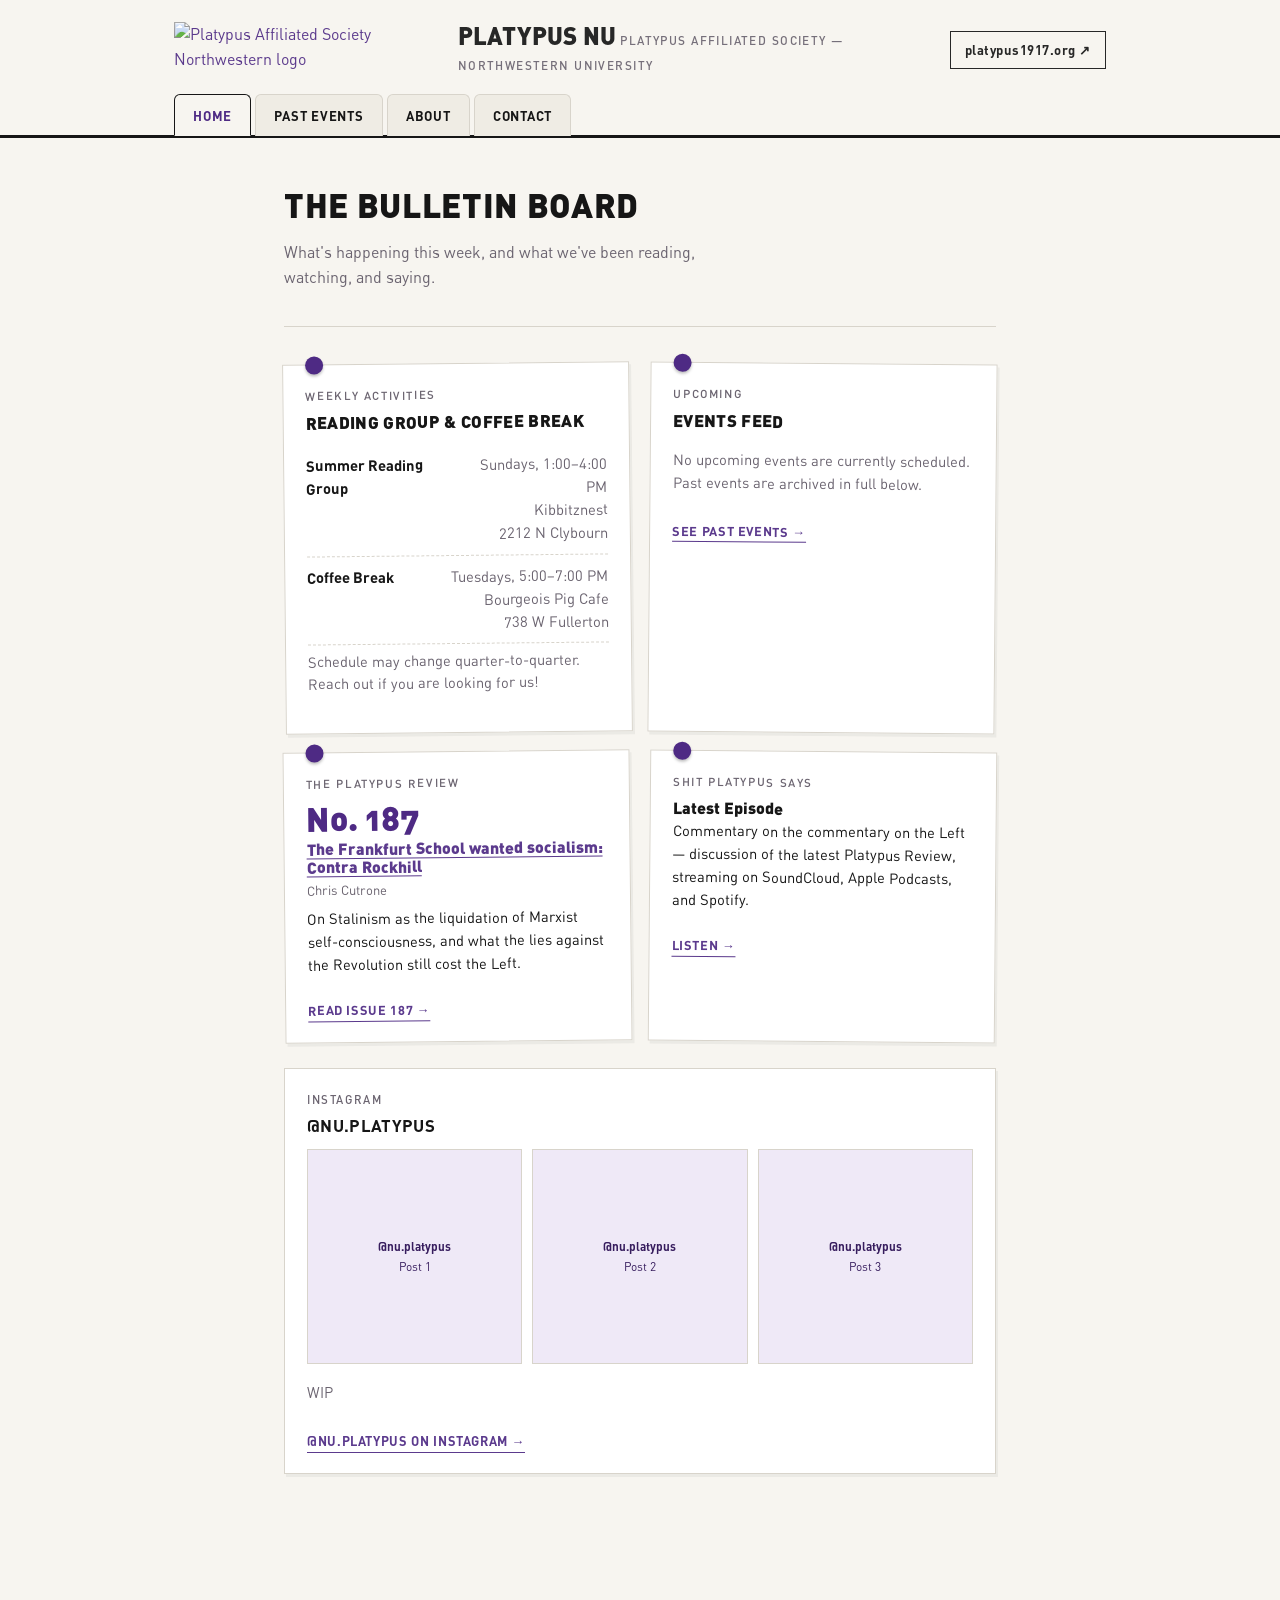
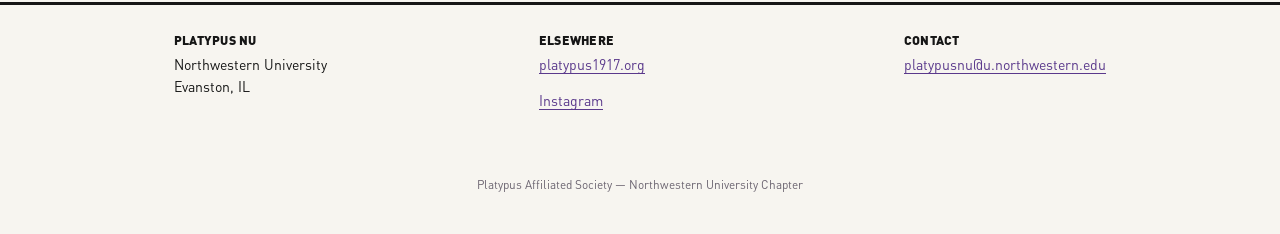
==== index.html @ b372b424 "Update index.html" ====
<!DOCTYPE html>
<html lang="en">
<head>
<meta charset="UTF-8">
<meta name="viewport" content="width=device-width, initial-scale=1">
<title>Platypus Affiliated Society — Northwestern University</title>
<meta name="description" content="The Northwestern University chapter of the Platypus Affiliated Society. Reading groups, public fora, and the history of the Left.">
<link rel="icon" href="assets/img/Platypus-NU-Icon.png">
<link rel="stylesheet" href="assets/style.css">
</head>
<body>
<a class="skip-link" href="#main">Skip to content</a>

<header class="masthead">
  <div class="masthead-top">
    <a class="brand quiet" href="index.html">
      <img src="assets/img/Platypus-NU-Logo-Transparent-High-Res.png" alt="Platypus Affiliated Society Northwestern logo">
      <span class="brand-text">
        <span class="title">PLATYPUS NU</span>
        <span class="subtitle">Platypus Affiliated Society — Northwestern University</span>
      </span>
    </a>
    <a class="main-link" href="https://platypus1917.org" target="_blank" rel="noopener">platypus1917.org &nearr;</a>
  </div>
  <nav class="tabs" aria-label="Site sections">
    <a class="current" href="index.html">Home</a>
    <a href="events.html">Past Events</a>
    <a href="about.html">About</a>
    <a href="contact.html">Contact</a>
  </nav>
</header>

<main id="main">

  <div class="page-head">
    <h1>The Bulletin Board</h1>
    <p class="dek">What's happening this week, and what we've been reading, watching, and saying.</p>
  </div>

  <div class="board">

    <div class="card tilt-l">
      <span class="pin" aria-hidden="true"></span>
      <p class="eyebrow">Weekly Activities</p>
      <h2>Reading Group &amp; Coffee Break</h2>
      <div class="sched-row">
        <span class="what">Summer Reading Group</span>
        <span class="when">Sundays, 1:00–4:00 PM<br>Kibbitznest<br>2212 N Clybourn</span>
      </div>
      <div class="sched-row">
        <span class="what">Coffee Break</span>
        <span class="when">Tuesdays, 5:00–7:00 PM<br>Bourgeois Pig Cafe<br>738 W Fullerton</span>
      </div>
      <p class="empty-note">Schedule may change quarter-to-quarter. Reach out if you are looking for us!</p>
    </div>

    <div class="card tilt-r">
      <span class="pin" aria-hidden="true"></span>
      <p class="eyebrow">Upcoming</p>
      <h2>Events Feed</h2>
      <p class="empty-note">No upcoming events are currently scheduled. Past events are archived in full below.</p>
      <a class="read-more" href="events.html">See past events &rarr;</a>
    </div>

    <div class="card pub-card tilt-l">
      <span class="pin" aria-hidden="true"></span>
      <p class="eyebrow">The Platypus Review</p>
      <div class="pub-issue-num">No. 187</div>
      <h3><a href="https://platypus1917.org/2026/06/01/the-frankfurt-school-wanted-socialism/" target="_blank" rel="noopener">The Frankfurt School wanted socialism: Contra Rockhill</a></h3>
      <p class="byline">Chris Cutrone</p>
      <p class="excerpt">On Stalinism as the liquidation of Marxist self-consciousness, and what the lies against the Revolution still cost the Left.</p>
      <a class="read-more" href="https://platypus1917.org/platypus-review/" target="_blank" rel="noopener">Read Issue 187 &rarr;</a>
    </div>

    <div class="card pub-card tilt-r">
      <span class="pin" aria-hidden="true"></span>
      <p class="eyebrow">Shit Platypus Says</p>
      <h3>Latest Episode</h3>
      <p class="excerpt">Commentary on the commentary on the Left — discussion of the latest <em>Platypus Review</em>, streaming on SoundCloud, Apple Podcasts, and Spotify.</p>
      <a class="read-more" href="https://platypus1917.org/shit-platypus-says/" target="_blank" rel="noopener">Listen &rarr;</a>
    </div>

    <div class="card span-2 ig-strip">
      <p class="eyebrow">Instagram</p>
      <h2><span class="ig-handle">@nu.platypus</span></h2>
      <div class="ig-grid">
        <div class="ig-tile"><span><span class="tag">@nu.platypus</span>Post 1</span></div>
        <div class="ig-tile"><span><span class="tag">@nu.platypus</span>Post 2</span></div>
        <div class="ig-tile"><span><span class="tag">@nu.platypus</span>Post 3</span></div>
      </div>
      <p class="empty-note" style="margin-top:12px;">WIP</p>
      <a class="read-more" href="https://instagram.com/nu.platypus" target="_blank" rel="noopener">@nu.platypus on Instagram &rarr;</a>
    </div>

  </div>

</main>

<footer>
  <div class="footer-inner">
    <div class="col">
      <h4>Platypus NU</h4>
      <p>Northwestern University<br>Evanston, IL</p>
    </div>
    <div class="col">
      <h4>Elsewhere</h4>
      <p><a href="https://platypus1917.org" target="_blank" rel="noopener">platypus1917.org</a></p>
      <p><a href="https://instagram.com/nu.platypus" target="_blank" rel="noopener">Instagram</a></p>
    </div>
    <div class="col">
      <h4>Contact</h4>
      <p><a href="mailto:platypusnu@u.northwestern.edu">platypusnu@u.northwestern.edu</a></p>
    </div>
  </div>
  <p class="footer-bottom">Platypus Affiliated Society — Northwestern University Chapter</p>
</footer>

</body>
</html>
---- assets/style.css ----
/* ===========================================================
   Platypus Affiliated Society — Northwestern Chapter
   =========================================================== */

@font-face {
  font-family: "DIN";
  src: url("fonts/DIN-Light.otf") format("opentype");
  font-weight: 300;
  font-style: normal;
}
@font-face {
  font-family: "DIN";
  src: url("fonts/DIN-Regular.otf") format("opentype");
  font-weight: 400;
  font-style: normal;
}
@font-face {
  font-family: "DIN";
  src: url("fonts/DIN-RegularAlternate.otf") format("opentype");
  font-weight: 400;
  font-style: italic;
}
@font-face {
  font-family: "DIN";
  src: url("fonts/DIN-Medium.otf") format("opentype");
  font-weight: 500;
  font-style: normal;
}
@font-face {
  font-family: "DIN";
  src: url("fonts/DIN-Bold.otf") format("opentype");
  font-weight: 700;
  font-style: normal;
}
@font-face {
  font-family: "DIN";
  src: url("fonts/DIN-Black.otf") format("opentype");
  font-weight: 900;
  font-style: normal;
}
@font-face {
  font-family: "DIN Alt";
  src: url("fonts/DIN-BlackAlternate.otf") format("opentype");
  font-weight: 900;
  font-style: normal;
}

:root {
  --paper: #f7f5f0;
  --paper-dim: #efece4;
  --ink: #161616;
  --purple: #4e2a84;
  --purple-deep: #371d5e;
  --purple-tint: #efe9f7;
  --rule: #d8d4cb;
  --muted: #6b6470;
  --stamp-red: #9c2b2b;
  --maxw: 760px;
}

* { box-sizing: border-box; }

html {
  scroll-behavior: smooth;
}

body {
  margin: 0;
  background: var(--paper);
  color: var(--ink);
  font-family: "DIN", Arial, sans-serif;
  font-weight: 400;
  font-size: 16px;
  line-height: 1.55;
  -webkit-font-smoothing: antialiased;
}

a {
  color: var(--purple);
  text-decoration: none;
  border-bottom: 1px solid currentColor;
  opacity: 0.92;
}
a:hover { opacity: 1; }
a.quiet { border-bottom: none; }

h1, h2, h3, h4 {
  font-family: "DIN", Arial, sans-serif;
  font-weight: 900;
  text-transform: uppercase;
  letter-spacing: 0.02em;
  margin: 0 0 0.5em;
  line-height: 1.1;
}

p { margin: 0 0 1em; }

.eyebrow {
  font-weight: 500;
  text-transform: uppercase;
  letter-spacing: 0.14em;
  font-size: 0.72rem;
  color: var(--muted);
}

/* ---------- Skip link ---------- */
.skip-link {
  position: absolute;
  left: -999px;
  top: 0;
  background: var(--purple);
  color: #fff;
  padding: 10px 16px;
  z-index: 999;
}
.skip-link:focus {
  left: 12px;
  top: 12px;
}

:focus-visible {
  outline: 3px solid var(--purple);
  outline-offset: 2px;
}

/* ---------- Masthead ---------- */
.masthead {
  border-bottom: 3px solid var(--ink);
  background: var(--paper);
}

.masthead-top {
  max-width: 980px;
  margin: 0 auto;
  display: flex;
  align-items: center;
  justify-content: space-between;
  gap: 20px;
  padding: 22px 24px 16px;
}

.brand {
  display: flex;
  align-items: center;
  gap: 16px;
  border-bottom: none;
}

.brand img {
  height: 56px;
  width: auto;
  display: block;
}

.brand-text .title {
  font-family: "DIN Alt", "DIN", Arial, sans-serif;
  font-weight: 900;
  font-size: 1.5rem;
  letter-spacing: 0.01em;
  line-height: 1;
  color: var(--ink);
}

.brand-text .subtitle {
  margin-top: 4px;
  font-size: 0.74rem;
  letter-spacing: 0.12em;
  text-transform: uppercase;
  color: var(--muted);
  font-weight: 500;
}

.main-link {
  font-size: 0.82rem;
  font-weight: 700;
  letter-spacing: 0.04em;
  white-space: nowrap;
  border: 1.5px solid var(--ink);
  padding: 8px 14px;
  border-bottom: 1.5px solid var(--ink);
  color: var(--ink);
  transition: background 0.15s, color 0.15s;
}
.main-link:hover {
  background: var(--ink);
  color: var(--paper);
}

/* tab nav styled like index-card tabs */
nav.tabs {
  max-width: 980px;
  margin: 0 auto;
  display: flex;
  flex-wrap: wrap;
  gap: 0;
  padding: 0 24px;
}

nav.tabs a {
  border-bottom: none;
  font-weight: 700;
  text-transform: uppercase;
  letter-spacing: 0.06em;
  font-size: 0.82rem;
  padding: 11px 18px 9px;
  color: var(--ink);
  border: 1px solid var(--rule);
  border-bottom: none;
  border-radius: 6px 6px 0 0;
  background: var(--paper-dim);
  margin-bottom: -1px;
  margin-right: 4px;
  opacity: 1;
}

nav.tabs a.current {
  background: var(--paper);
  border-color: var(--ink);
  border-bottom: 1px solid var(--paper);
  color: var(--purple);
}

nav.tabs a:hover:not(.current) {
  background: #fff;
}

/* ---------- Layout shell ---------- */
main {
  max-width: var(--maxw);
  margin: 0 auto;
  padding: 48px 24px 80px;
}

.wide main { max-width: 880px; }

footer {
  border-top: 3px solid var(--ink);
  margin-top: 40px;
}

.footer-inner {
  max-width: 980px;
  margin: 0 auto;
  padding: 28px 24px 36px;
  display: flex;
  flex-wrap: wrap;
  gap: 24px;
  justify-content: space-between;
  align-items: flex-start;
}

.footer-inner .col {
  min-width: 200px;
}

.footer-inner h4 {
  font-size: 0.78rem;
  margin-bottom: 0.6em;
}

.footer-inner p, .footer-inner a {
  font-size: 0.88rem;
}

.footer-bottom {
  text-align: center;
  font-size: 0.74rem;
  color: var(--muted);
  padding: 14px 0 28px;
}

/* ---------- Page header block ---------- */
.page-head {
  margin-bottom: 36px;
  border-bottom: 1px solid var(--rule);
  padding-bottom: 20px;
}

.page-head h1 {
  font-size: 2.1rem;
}

.page-head .dek {
  color: var(--muted);
  font-size: 1rem;
  max-width: 60ch;
}

/* ---------- Bulletin board (landing page) ---------- */
.board {
  display: grid;
  grid-template-columns: 1fr 1fr;
  gap: 18px;
  margin-bottom: 8px;
}

.board .card.span-2 { grid-column: 1 / -1; }

.card {
  position: relative;
  background: #fff;
  border: 1px solid var(--rule);
  padding: 22px 22px 20px;
  box-shadow: 2px 3px 0 rgba(22,22,22,0.05);
}

.card .eyebrow { margin-bottom: 8px; }

.card h2 {
  font-size: 1.05rem;
  margin-bottom: 14px;
}

.pin {
  position: absolute;
  top: -9px;
  left: 22px;
  width: 18px;
  height: 18px;
  border-radius: 50%;
  background: var(--purple);
  box-shadow: 0 2px 3px rgba(0,0,0,0.25);
}

.card.tilt-l { transform: rotate(-0.6deg); }
.card.tilt-r { transform: rotate(0.5deg); }

/* schedule card */
.sched-row {
  display: flex;
  justify-content: space-between;
  gap: 12px;
  padding: 9px 0;
  border-bottom: 1px dashed var(--rule);
  font-size: 0.93rem;
}
.sched-row:last-child { border-bottom: none; }
.sched-row .what { font-weight: 700; }
.sched-row .when { color: var(--muted); text-align: right; }

/* events feed (mini, on landing) */
.event-mini {
  padding: 10px 0;
  border-bottom: 1px solid var(--rule);
}
.event-mini:last-child { border-bottom: none; }
.event-mini .date-tag {
  display: inline-block;
  font-size: 0.7rem;
  font-weight: 700;
  letter-spacing: 0.06em;
  text-transform: uppercase;
  color: var(--purple);
  margin-bottom: 3px;
}
.event-mini .name { font-weight: 700; font-size: 0.97rem; }
.event-mini .meta { color: var(--muted); font-size: 0.84rem; }

.empty-note {
  color: var(--muted);
  font-style: italic;
  font-size: 0.92rem;
  padding: 6px 0 2px;
}

/* publication card */
.pub-issue-num {
  font-family: "DIN Alt", "DIN", Arial, sans-serif;
  font-weight: 900;
  font-size: 2.1rem;
  color: var(--purple);
  line-height: 1;
}
.pub-card h3 {
  font-size: 1rem;
  text-transform: none;
  letter-spacing: normal;
  margin: 6px 0 4px;
}
.pub-card .byline {
  font-size: 0.82rem;
  color: var(--muted);
  margin-bottom: 8px;
}
.pub-card .excerpt {
  font-size: 0.92rem;
  color: var(--ink);
}
.read-more {
  display: inline-block;
  margin-top: 10px;
  font-size: 0.8rem;
  font-weight: 700;
  text-transform: uppercase;
  letter-spacing: 0.05em;
}

/* instagram feed */
.ig-strip {
  margin-top: 8px;
}
.ig-handle {
  font-weight: 700;
}
.ig-grid {
  display: grid;
  grid-template-columns: repeat(3, 1fr);
  gap: 10px;
  margin-top: 12px;
}
.ig-tile {
  aspect-ratio: 1 / 1;
  background: var(--purple-tint);
  border: 1px solid var(--rule);
  display: flex;
  align-items: center;
  justify-content: center;
  padding: 10px;
  text-align: center;
  font-size: 0.74rem;
  color: var(--purple-deep);
  line-height: 1.3;
}
.ig-tile .tag {
  font-weight: 700;
  display: block;
  margin-bottom: 4px;
}

/* ---------- Past events feed ---------- */
.events-feed {
  border-top: 1px solid var(--rule);
}

.event-row {
  display: grid;
  grid-template-columns: 132px 1fr;
  gap: 18px;
  padding: 18px 0;
  border-bottom: 1px solid var(--rule);
}

.event-row .date-col {
  font-size: 0.82rem;
  color: var(--muted);
  font-weight: 500;
  padding-top: 2px;
}

.event-row .date-col .year {
  display: block;
  font-family: "DIN Alt", "DIN", Arial, sans-serif;
  font-weight: 900;
  font-size: 1.5rem;
  color: var(--ink);
  line-height: 1;
  margin-bottom: 2px;
}

.event-row h3 {
  font-size: 1.02rem;
  text-transform: none;
  letter-spacing: normal;
  font-weight: 700;
  margin-bottom: 4px;
}

.event-row .tagline {
  font-size: 0.8rem;
  text-transform: uppercase;
  letter-spacing: 0.05em;
  color: var(--purple);
  font-weight: 700;
  margin-bottom: 4px;
}

.event-row .extra-link {
  font-size: 0.86rem;
  display: block;
  margin-top: 4px;
}

.filter-bar {
  display: flex;
  flex-wrap: wrap;
  gap: 8px;
  margin-bottom: 28px;
}

.filter-bar button {
  font-family: inherit;
  font-size: 0.78rem;
  font-weight: 700;
  text-transform: uppercase;
  letter-spacing: 0.05em;
  padding: 7px 13px;
  background: var(--paper-dim);
  border: 1px solid var(--rule);
  color: var(--ink);
  cursor: pointer;
}

.filter-bar button.active {
  background: var(--purple);
  color: #fff;
  border-color: var(--purple);
}

.search-box {
  margin-bottom: 22px;
}
.search-box input {
  width: 100%;
  font-family: inherit;
  font-size: 0.95rem;
  padding: 11px 14px;
  border: 1px solid var(--ink);
  background: #fff;
}

/* ---------- About page ---------- */
.blurb {
  font-size: 1.18rem;
  line-height: 1.6;
  font-weight: 400;
  border-left: 3px solid var(--purple);
  padding-left: 20px;
  margin: 0 0 36px;
  color: var(--ink);
}

.doc-list {
  list-style: none;
  padding: 0;
  margin: 0;
}

.doc-list li {
  border-bottom: 1px solid var(--rule);
  padding: 14px 0;
}

.doc-list li:first-child { border-top: 1px solid var(--rule); }

.doc-list a {
  font-weight: 700;
  font-size: 1.02rem;
}

/* ---------- Contact page ---------- */
.contact-grid {
  display: grid;
  gap: 16px;
}

.contact-card {
  background: #fff;
  border: 1px solid var(--rule);
  padding: 20px 22px;
  display: flex;
  align-items: center;
  gap: 16px;
}

.contact-card .glyph {
  font-family: "DIN Alt", "DIN", Arial, sans-serif;
  font-weight: 900;
  font-size: 1.3rem;
  color: var(--purple);
  width: 40px;
  text-align: center;
  flex: none;
}

.contact-card .label {
  font-size: 0.74rem;
  text-transform: uppercase;
  letter-spacing: 0.1em;
  color: var(--muted);
  margin-bottom: 2px;
}

.contact-card a {
  font-size: 1.02rem;
  font-weight: 700;
}

/* ---------- Buttons / misc ---------- */
.btn-primary {
  display: inline-block;
  background: var(--purple);
  color: #fff;
  font-weight: 700;
  text-transform: uppercase;
  letter-spacing: 0.05em;
  font-size: 0.84rem;
  padding: 12px 22px;
  border: none;
  border-bottom: none;
}
.btn-primary:hover { background: var(--purple-deep); }

.section-gap { margin-top: 52px; }

hr.rule {
  border: none;
  border-top: 1px solid var(--rule);
  margin: 40px 0;
}

/* ---------- Responsive ---------- */
@media (max-width: 640px) {
  .board { grid-template-columns: 1fr; }
  .masthead-top { flex-direction: column; align-items: flex-start; gap: 14px; }
  .event-row { grid-template-columns: 1fr; gap: 4px; }
  .event-row .date-col { display: flex; align-items: baseline; gap: 8px; }
  .ig-grid { grid-template-columns: repeat(3, 1fr); }
}

@media (prefers-reduced-motion: reduce) {
  * { scroll-behavior: auto !important; transition: none !important; }
}
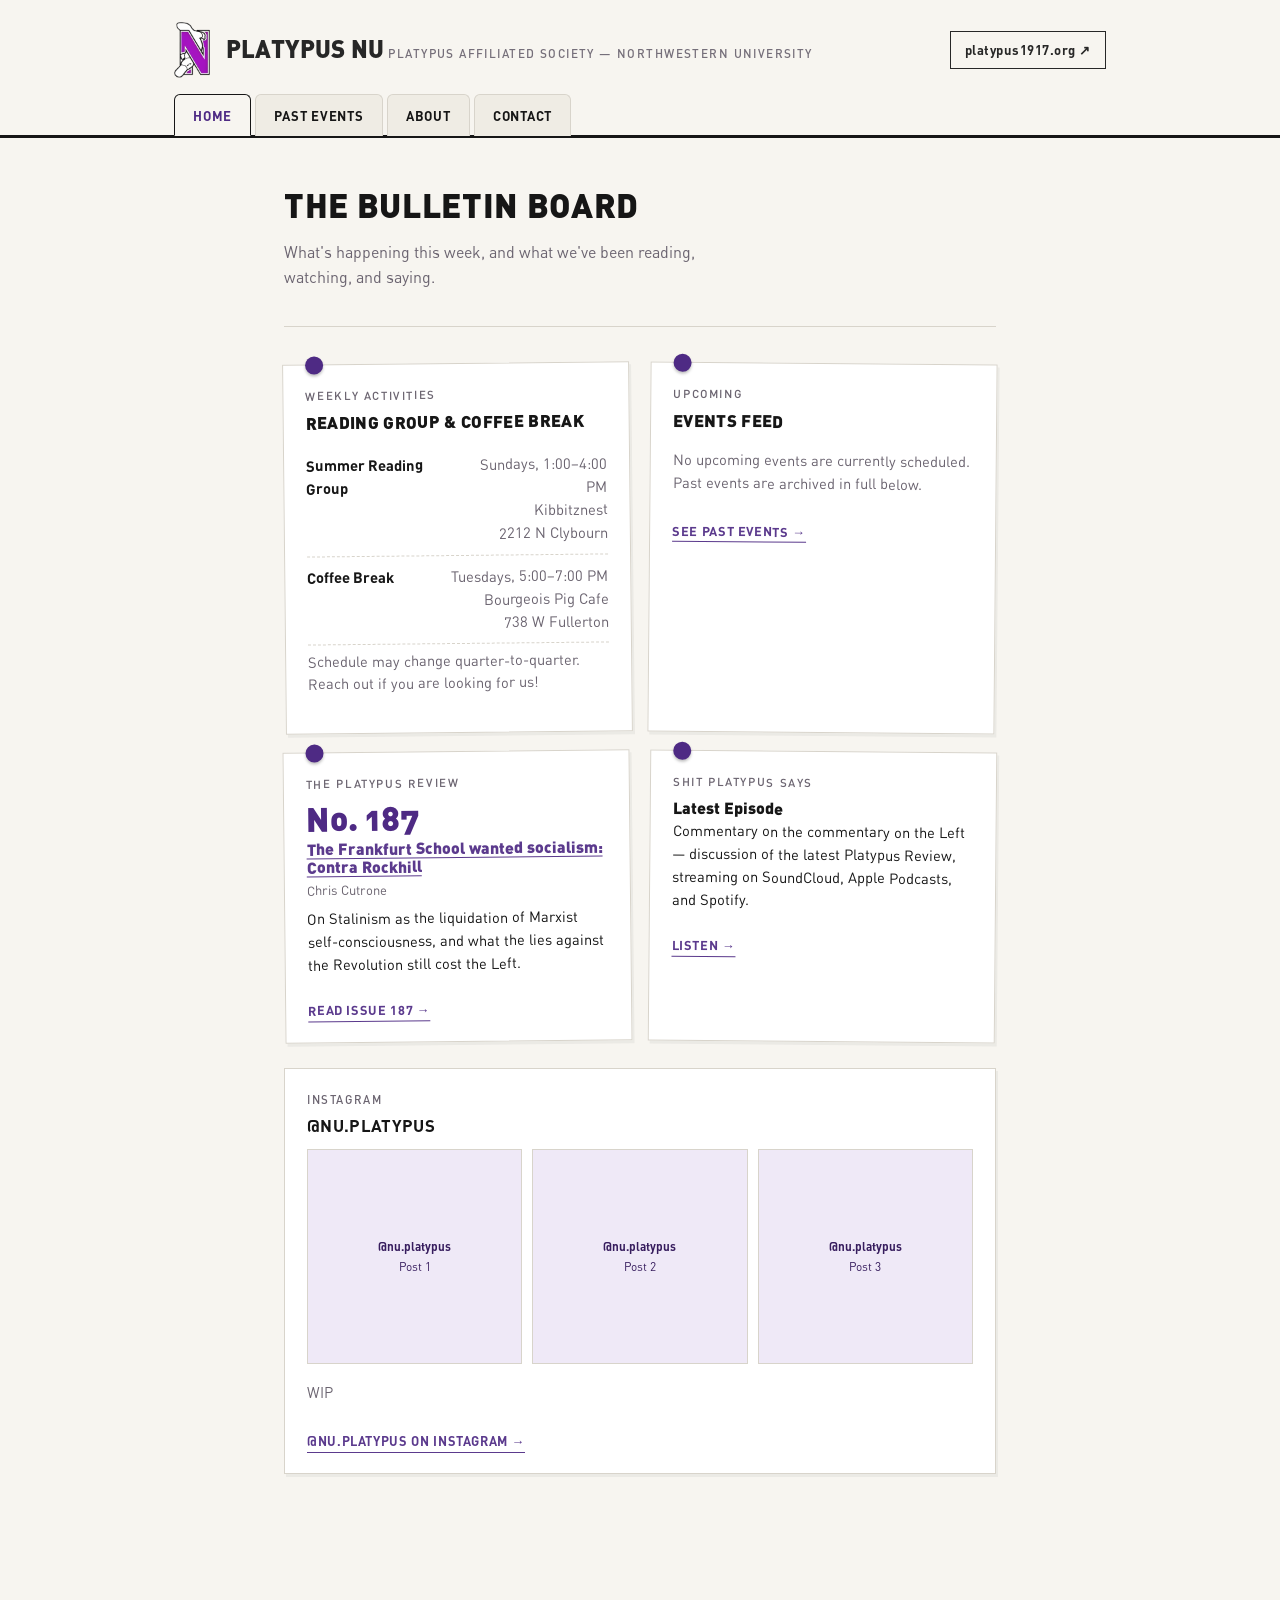
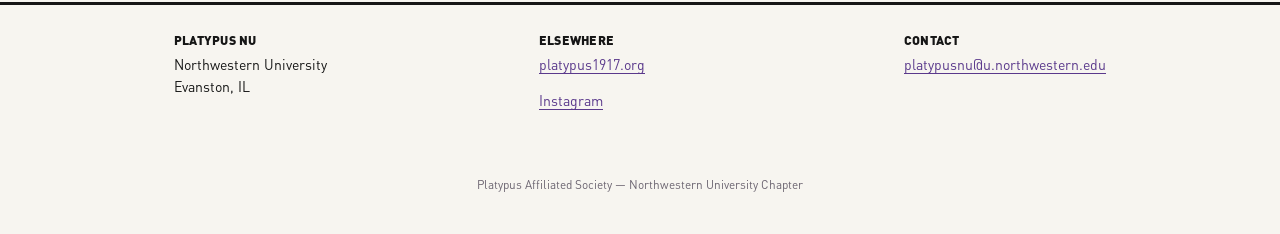
==== commit 378f1f20: "Update index.html" ====
--- a/index.html
+++ b/index.html
@@ -5,7 +5,7 @@
 <meta name="viewport" content="width=device-width, initial-scale=1">
 <title>Platypus Affiliated Society — Northwestern University</title>
 <meta name="description" content="The Northwestern University chapter of the Platypus Affiliated Society. Reading groups, public fora, and the history of the Left.">
-<link rel="icon" href="assets/img/Platypus-NU-Icon.png">
+<link rel="icon" href="assets/img/favicon.ico">
 <link rel="stylesheet" href="assets/style.css">
 </head>
 <body>
@@ -14,7 +14,7 @@
 <header class="masthead">
   <div class="masthead-top">
     <a class="brand quiet" href="index.html">
-      <img src="assets/img/Platypus-NU-Logo-Transparent-High-Res.png" alt="Platypus Affiliated Society Northwestern logo">
+      <img src="assets/img/PlatypusNU-Logo-Transparent-High-Res.png" alt="Platypus Affiliated Society Northwestern logo">
       <span class="brand-text">
         <span class="title">PLATYPUS NU</span>
         <span class="subtitle">Platypus Affiliated Society — Northwestern University</span>
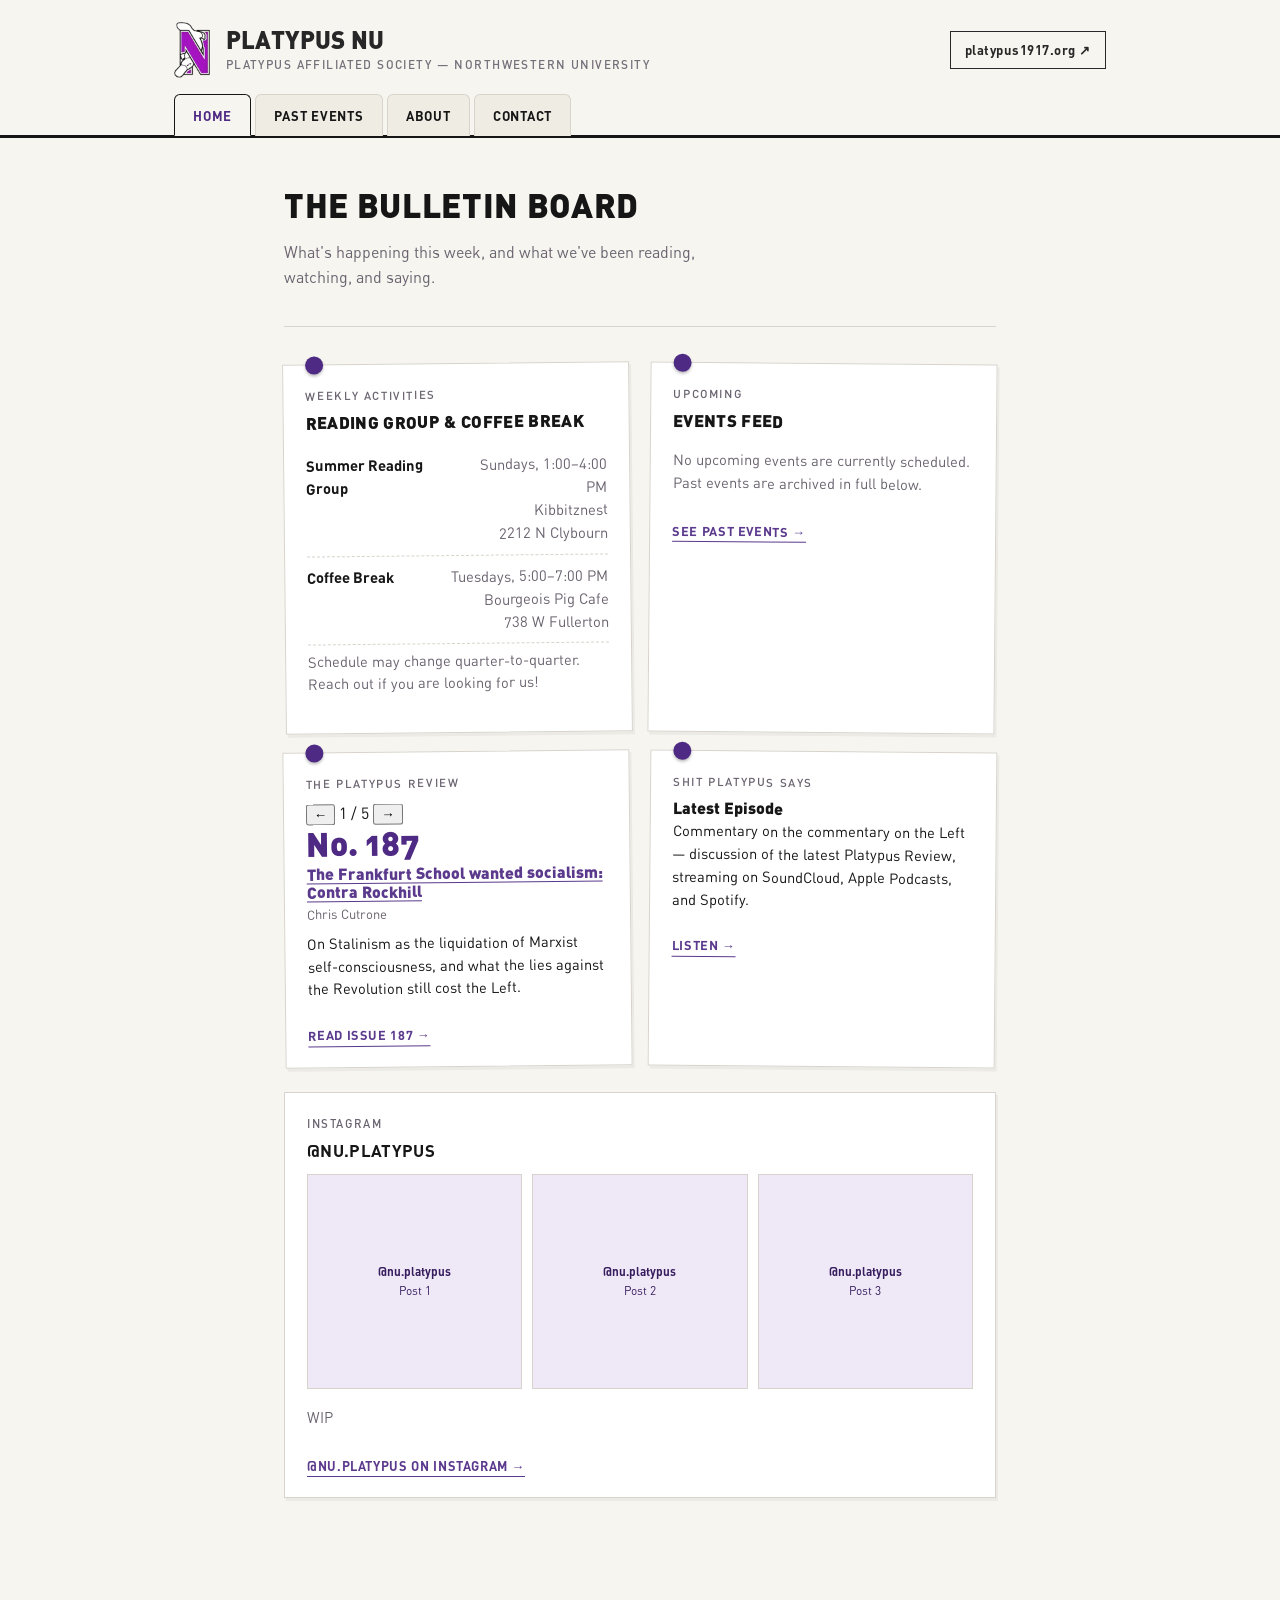
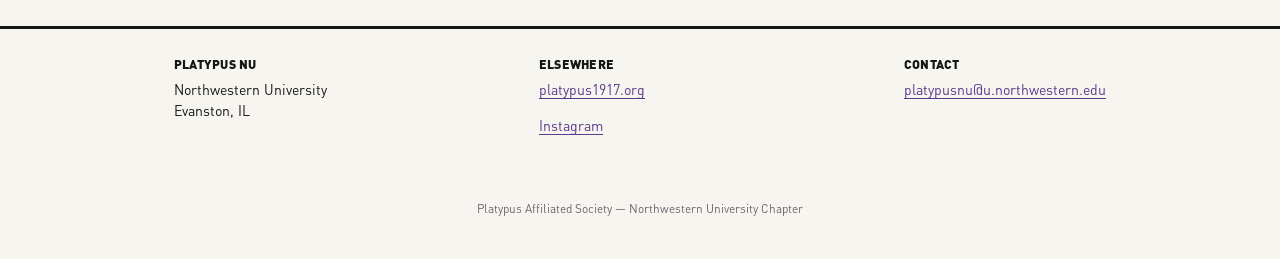
==== commit 567d32b2: "Update index.html" ====
--- a/index.html
+++ b/index.html
@@ -62,13 +62,20 @@
       <a class="read-more" href="events.html">See past events &rarr;</a>
     </div>
 
-    <div class="card pub-card tilt-l">
+    <div class="card pub-card tilt-l" id="review-card">
       <span class="pin" aria-hidden="true"></span>
-      <p class="eyebrow">The Platypus Review</p>
+      <div class="pub-card-head">
+        <p class="eyebrow">The Platypus Review</p>
+        <div class="pub-nav">
+          <button type="button" id="review-prev" aria-label="Previous article">&larr;</button>
+          <span id="review-counter" class="pub-counter">1 / 5</span>
+          <button type="button" id="review-next" aria-label="Next article">&rarr;</button>
+        </div>
+      </div>
       <div class="pub-issue-num">No. 187</div>
-      <h3><a href="https://platypus1917.org/2026/06/01/the-frankfurt-school-wanted-socialism/" target="_blank" rel="noopener">The Frankfurt School wanted socialism: Contra Rockhill</a></h3>
-      <p class="byline">Chris Cutrone</p>
-      <p class="excerpt">On Stalinism as the liquidation of Marxist self-consciousness, and what the lies against the Revolution still cost the Left.</p>
+      <div id="review-slide">
+        <!-- filled by JS -->
+      </div>
       <a class="read-more" href="https://platypus1917.org/platypus-review/" target="_blank" rel="noopener">Read Issue 187 &rarr;</a>
     </div>
 
@@ -115,5 +122,69 @@
   <p class="footer-bottom">Platypus Affiliated Society — Northwestern University Chapter</p>
 </footer>
 
+<script>
+(function () {
+  var articles = [
+    {
+      title: "The Frankfurt School wanted socialism: Contra Rockhill",
+      byline: "Chris Cutrone",
+      excerpt: "On Stalinism as the liquidation of Marxist self-consciousness, and what the lies against the Revolution still cost the Left.",
+      url: "https://platypus1917.org/2026/06/01/the-frankfurt-school-wanted-socialism/"
+    },
+    {
+      title: "On David Harvey's The Condition of Postmodernity",
+      byline: "Andreas Wintersperger, Kathrin D",
+      excerpt: "What is the reality of the past in the present, behind society's deformed attempts to recognize how it has changed?",
+      url: "https://platypus1917.org/2026/06/01/on-the-condition-of-postmodernity/"
+    },
+    {
+      title: "The revolution next time: Wiser and on firmer ground",
+      byline: "David McMullen",
+      excerpt: "The reversion to capitalism by the socialist camp revealed that production relations had never fundamentally changed.",
+      url: "https://platypus1917.org/2026/06/01/the-revolution-next-time/"
+    },
+    {
+      title: "\u201CA state of crisis and a century of revolutions\u201D: The legacy of the French Revolution",
+      byline: "Dominique Pagani",
+      excerpt: "Nearly two and a half centuries on, does the present still have something to learn from the French Revolution?",
+      url: "https://platypus1917.org/2026/06/01/a-state-of-crisis-and-a-century-of-revolutions/"
+    },
+    {
+      title: "The transgender issue",
+      byline: "George Fish",
+      excerpt: "A critical look at how both the Right and the transgender-affirming Left have weaponized the issue.",
+      url: "https://platypus1917.org/2026/06/01/the-transgender-issue/"
+    }
+  ];
+
+  var idx = 0;
+  var slide = document.getElementById('review-slide');
+  var counter = document.getElementById('review-counter');
+  var prevBtn = document.getElementById('review-prev');
+  var nextBtn = document.getElementById('review-next');
+
+  function render() {
+    var a = articles[idx];
+    slide.innerHTML =
+      '<h3><a href="' + a.url + '" target="_blank" rel="noopener">' + a.title + '</a></h3>' +
+      '<p class="byline">' + a.byline + '</p>' +
+      '<p class="excerpt">' + a.excerpt + '</p>';
+    counter.textContent = (idx + 1) + ' / ' + articles.length;
+  }
+
+  prevBtn.addEventListener('click', function () {
+    idx = (idx - 1 + articles.length) % articles.length;
+    render();
+  });
+
+  nextBtn.addEventListener('click', function () {
+    idx = (idx + 1) % articles.length;
+    render();
+  });
+
+  render();
+})();
+</script>
+  
 </body>
 </html>
--- a/assets/style.css
+++ b/assets/style.css
@@ -152,6 +152,11 @@
   display: block;
 }
 
+.brand-text {
+  display: flex;
+  flex-direction: column;
+}
+
 .brand-text .title {
   font-family: "DIN Alt", "DIN", Arial, sans-serif;
   font-weight: 900;
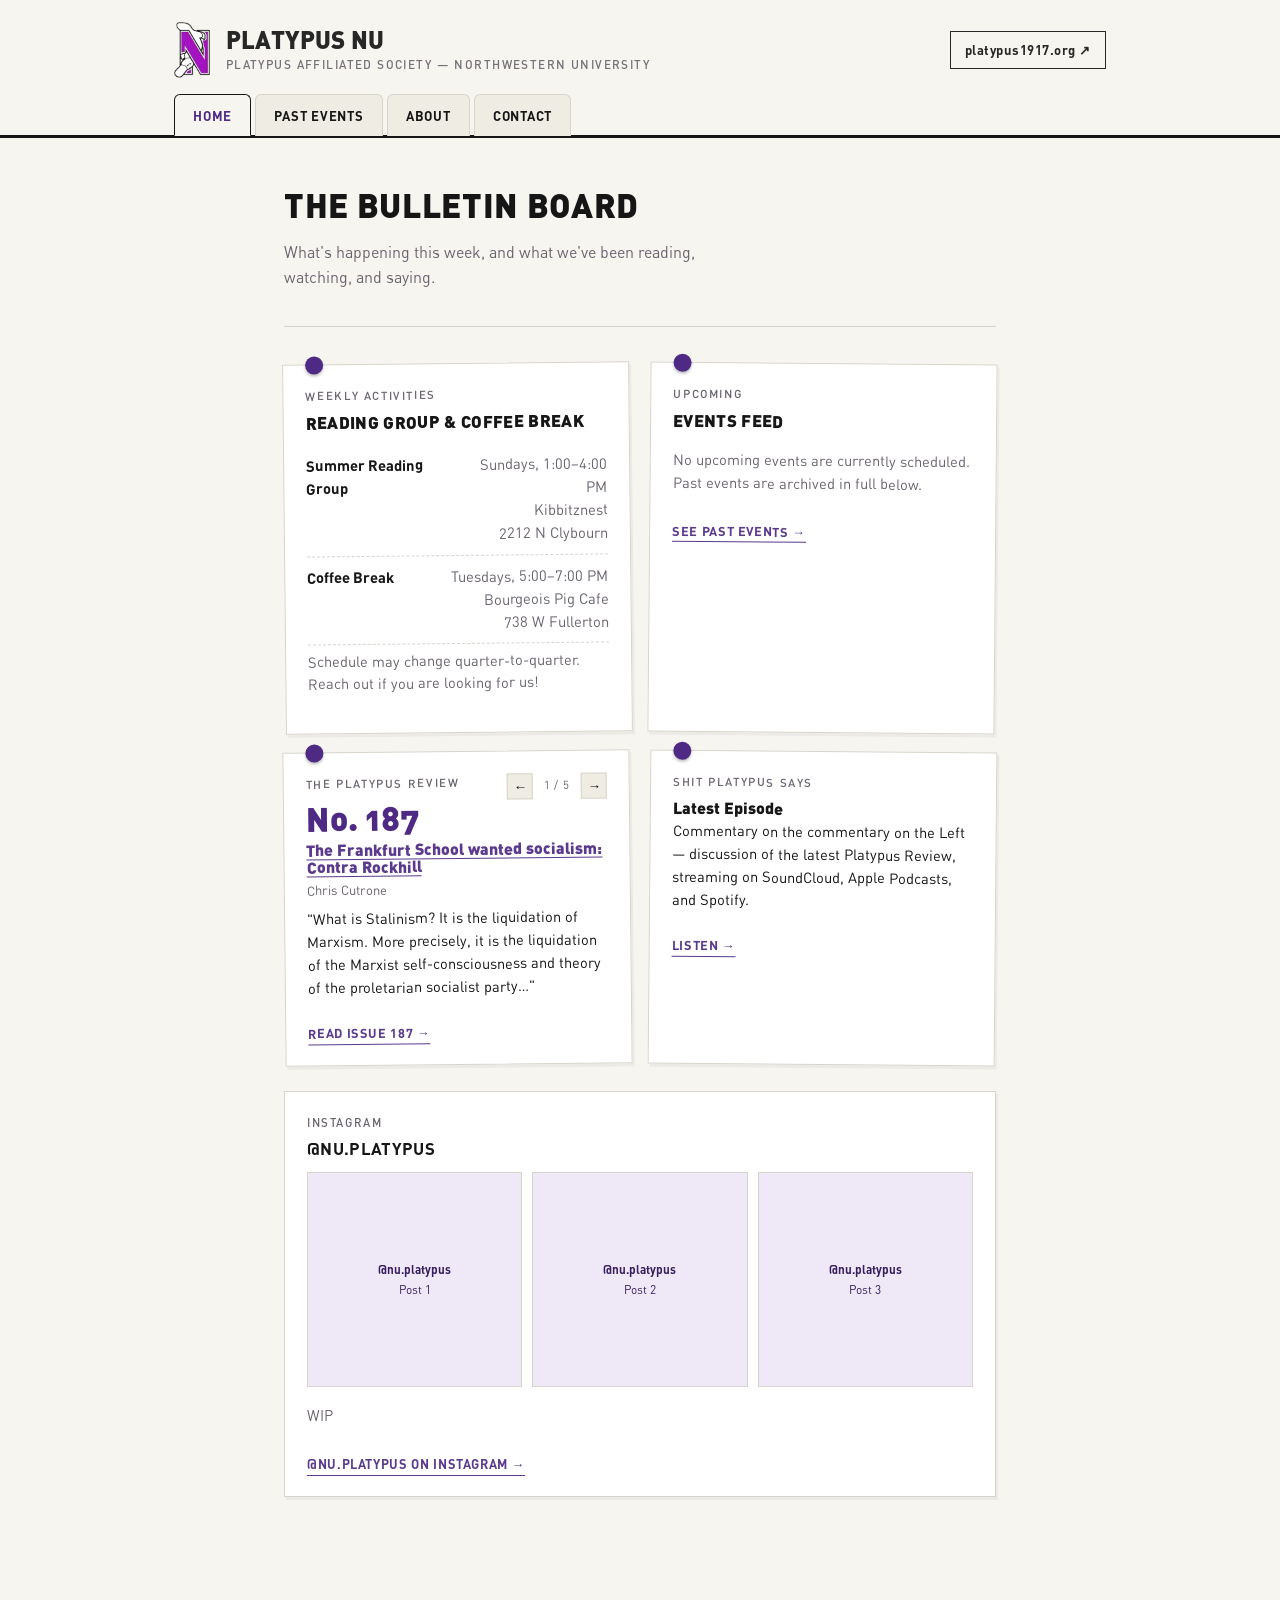
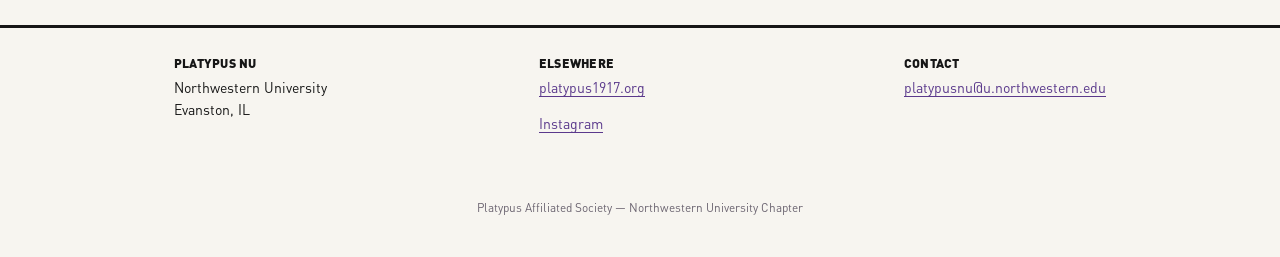
==== commit fa54189c: "Update index.html" ====
--- a/index.html
+++ b/index.html
@@ -128,31 +128,31 @@
     {
       title: "The Frankfurt School wanted socialism: Contra Rockhill",
       byline: "Chris Cutrone",
-      excerpt: "On Stalinism as the liquidation of Marxist self-consciousness, and what the lies against the Revolution still cost the Left.",
+      excerpt: "&quot;What is Stalinism? It is the liquidation of Marxism. More precisely, it is the liquidation of the Marxist self-consciousness and theory of the proletarian socialist party…&quot;",
       url: "https://platypus1917.org/2026/06/01/the-frankfurt-school-wanted-socialism/"
     },
     {
       title: "On David Harvey's The Condition of Postmodernity",
       byline: "Andreas Wintersperger, Kathrin D",
-      excerpt: "What is the reality of the past in the present, behind society's deformed attempts to recognize how it has changed?",
+      excerpt: "&quot;What is the task of the Left in history? What is the task of capital in history? What is history?&quot;",
       url: "https://platypus1917.org/2026/06/01/on-the-condition-of-postmodernity/"
     },
     {
       title: "The revolution next time: Wiser and on firmer ground",
       byline: "David McMullen",
-      excerpt: "The reversion to capitalism by the socialist camp revealed that production relations had never fundamentally changed.",
+      excerpt: "&quot;When a radical Left worth its salt eventually sees the light of day, one of its tasks will be to put up a strong case against the prevailing belief that communism has gone to a well-deserved grave.&quot;",
       url: "https://platypus1917.org/2026/06/01/the-revolution-next-time/"
     },
     {
       title: "\u201CA state of crisis and a century of revolutions\u201D: The legacy of the French Revolution",
       byline: "Dominique Pagani",
-      excerpt: "Nearly two and a half centuries on, does the present still have something to learn from the French Revolution?",
+      excerpt: "&quot;Nearly two and a half centuries after the storming of the Bastille, does our historical present still have something to learn from the French Revolution?&quot;",
       url: "https://platypus1917.org/2026/06/01/a-state-of-crisis-and-a-century-of-revolutions/"
     },
     {
       title: "The transgender issue",
       byline: "George Fish",
-      excerpt: "A critical look at how both the Right and the transgender-affirming Left have weaponized the issue.",
+      excerpt: "&quot;The transgender issue has become a political football kicked around by both sides of the “woke” political spectrum…&quot;",
       url: "https://platypus1917.org/2026/06/01/the-transgender-issue/"
     }
   ];
--- a/assets/style.css
+++ b/assets/style.css
@@ -391,6 +391,47 @@
   font-size: 0.92rem;
   color: var(--ink);
 }
+
+.pub-card-head {
+  display: flex;
+  align-items: center;
+  justify-content: space-between;
+  gap: 12px;
+}
+
+.pub-nav {
+  display: flex;
+  align-items: center;
+  gap: 8px;
+}
+
+.pub-nav button {
+  font-family: inherit;
+  font-size: 0.85rem;
+  font-weight: 700;
+  width: 26px;
+  height: 26px;
+  border: 1px solid var(--rule);
+  background: var(--paper-dim);
+  color: var(--ink);
+  cursor: pointer;
+  line-height: 1;
+}
+
+.pub-nav button:hover {
+  background: var(--purple);
+  color: #fff;
+  border-color: var(--purple);
+}
+
+.pub-counter {
+  font-size: 0.72rem;
+  color: var(--muted);
+  letter-spacing: 0.05em;
+  min-width: 32px;
+  text-align: center;
+}
+
 .read-more {
   display: inline-block;
   margin-top: 10px;
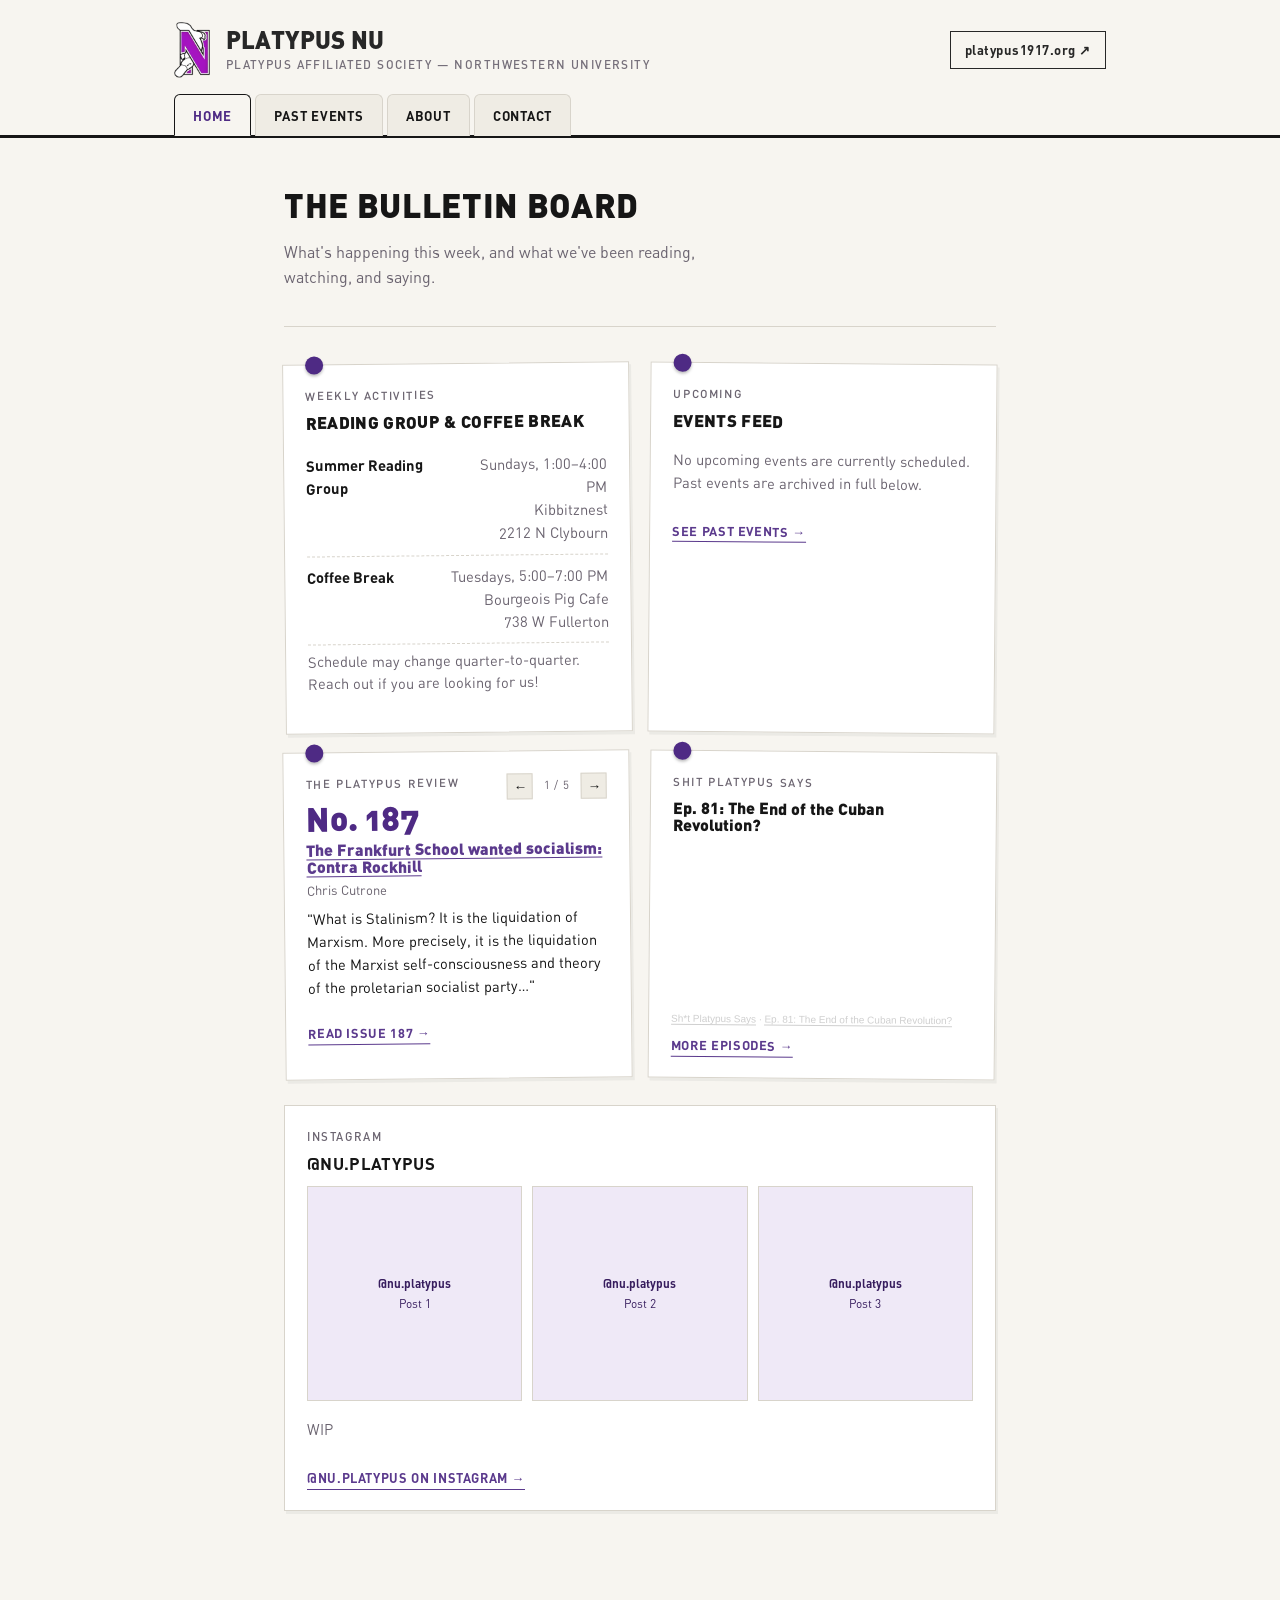
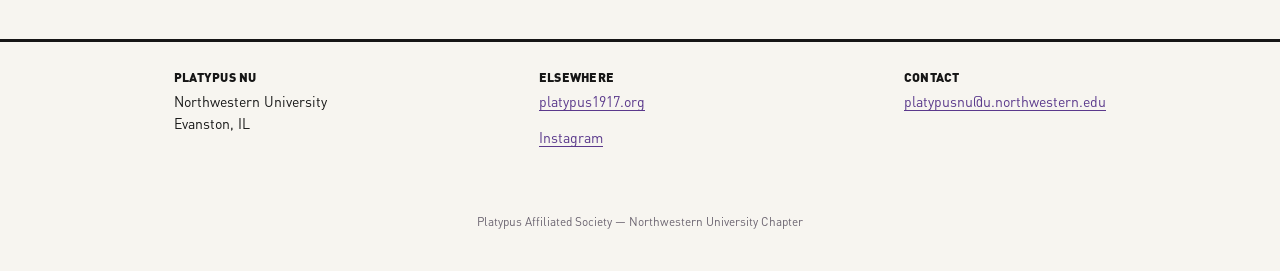
==== commit e6416d58: "Update index.html" ====
--- a/index.html
+++ b/index.html
@@ -82,9 +82,12 @@
     <div class="card pub-card tilt-r">
       <span class="pin" aria-hidden="true"></span>
       <p class="eyebrow">Shit Platypus Says</p>
-      <h3>Latest Episode</h3>
-      <p class="excerpt">Commentary on the commentary on the Left — discussion of the latest <em>Platypus Review</em>, streaming on SoundCloud, Apple Podcasts, and Spotify.</p>
-      <a class="read-more" href="https://platypus1917.org/shit-platypus-says/" target="_blank" rel="noopener">Listen &rarr;</a>
+      <h3>Ep. 81: The End of the Cuban Revolution?</h3>
+      <div class="sc-embed">
+        <iframe width="100%" height="166" scrolling="no" frameborder="no" allow="autoplay; encrypted-media" src="https://w.soundcloud.com/player/?url=https%3A//api.soundcloud.com/tracks/soundcloud%253Atracks%253A2339583902&color=%23ff5500&auto_play=false&hide_related=false&show_comments=true&show_user=true&show_reposts=false&show_teaser=true"></iframe>
+        <div style="font-size: 10px; color: #cccccc;line-break: anywhere;word-break: normal;overflow: hidden;white-space: nowrap;text-overflow: ellipsis; font-family: Interstate,Lucida Grande,Lucida Sans Unicode,Lucida Sans,Garuda,Verdana,Tahoma,sans-serif;font-weight: 100;"><a href="https://soundcloud.com/platypus-affiliated-society" title="Sh*t Platypus Says" target="_blank" style="color: #cccccc; text-decoration: none;">Sh*t Platypus Says</a> · <a href="https://soundcloud.com/platypus-affiliated-society/ep-81" title="Ep. 81: The End of the Cuban Revolution?" target="_blank" style="color: #cccccc; text-decoration: none;">Ep. 81: The End of the Cuban Revolution?</a></div>
+      </div>
+      <a class="read-more" href="https://platypus1917.org/shit-platypus-says/" target="_blank" rel="noopener">More episodes &rarr;</a>
     </div>
 
     <div class="card span-2 ig-strip">
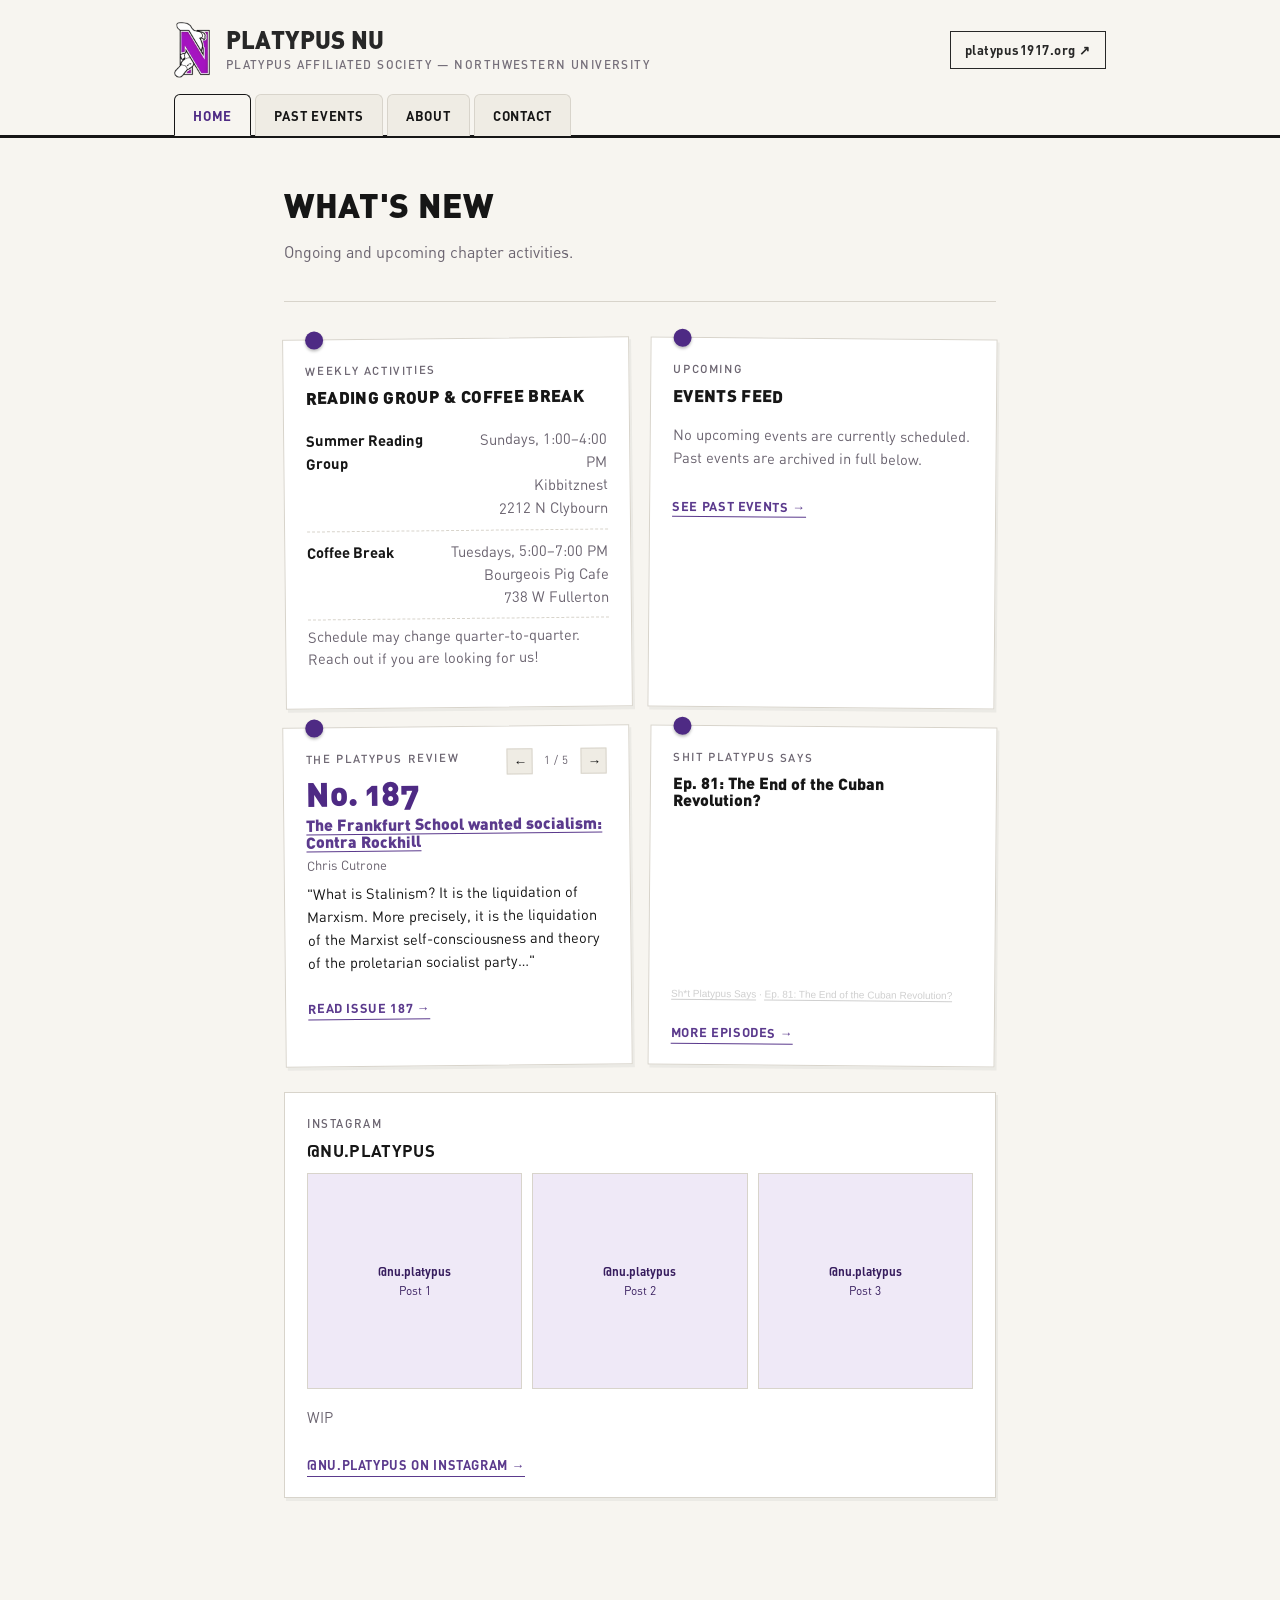
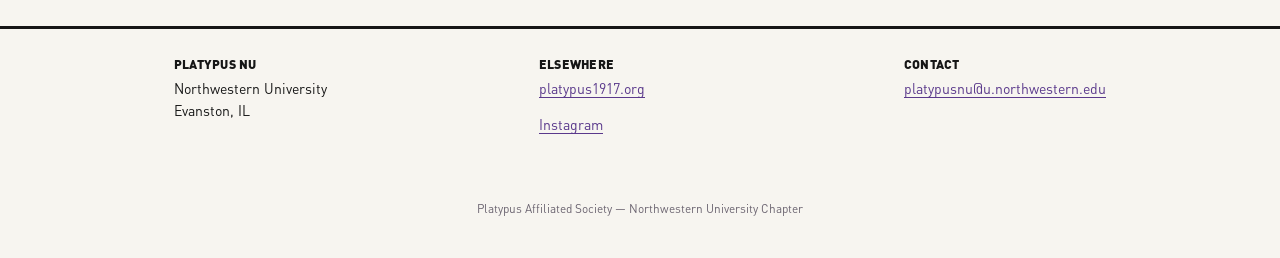
==== commit d9fc5cb2: "Update index.html" ====
--- a/index.html
+++ b/index.html
@@ -33,8 +33,8 @@
 <main id="main">
 
   <div class="page-head">
-    <h1>The Bulletin Board</h1>
-    <p class="dek">What's happening this week, and what we've been reading, watching, and saying.</p>
+    <h1>What's New</h1>
+    <p class="dek">Ongoing and upcoming chapter activities.</p>
   </div>
 
   <div class="board">
--- a/assets/style.css
+++ b/assets/style.css
@@ -441,6 +441,11 @@
   letter-spacing: 0.05em;
 }
 
+/* SPS */
+.sc-embed {
+  margin: 4px 0 12px;
+}
+
 /* instagram feed */
 .ig-strip {
   margin-top: 8px;
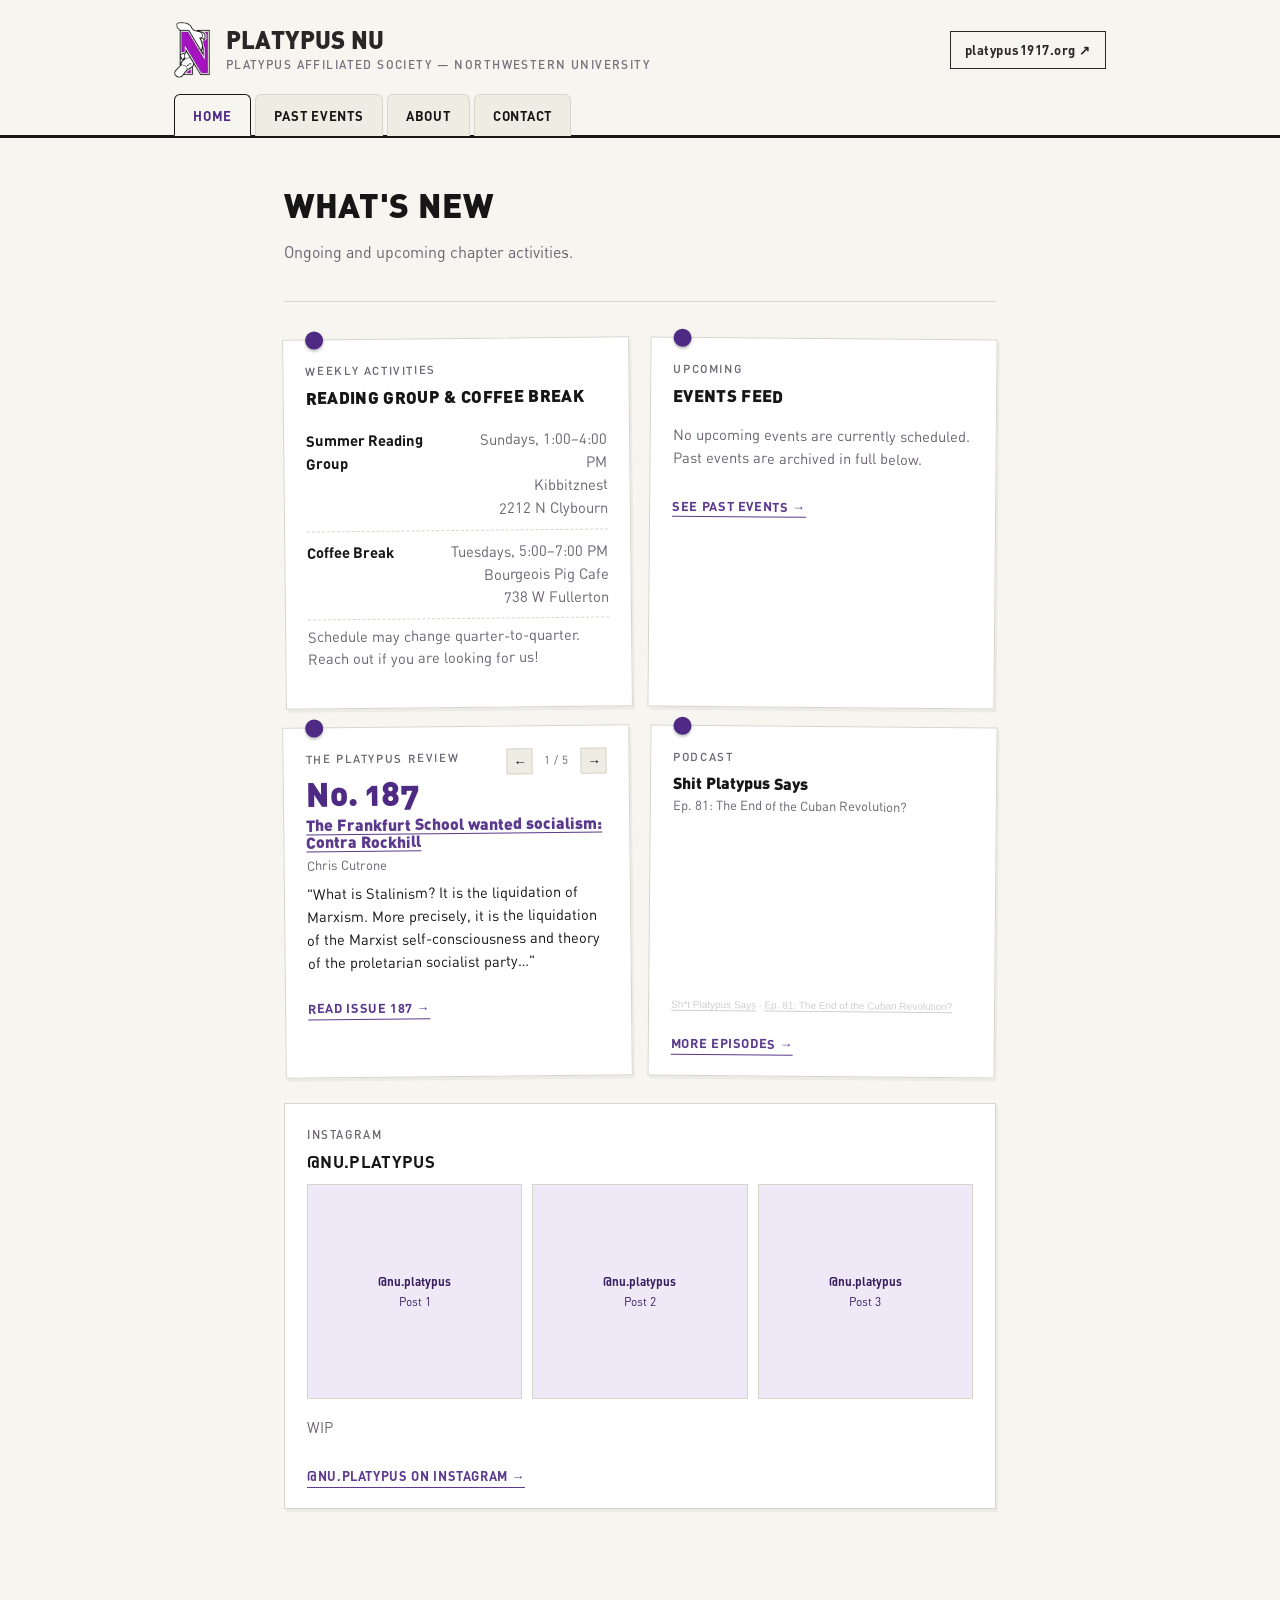
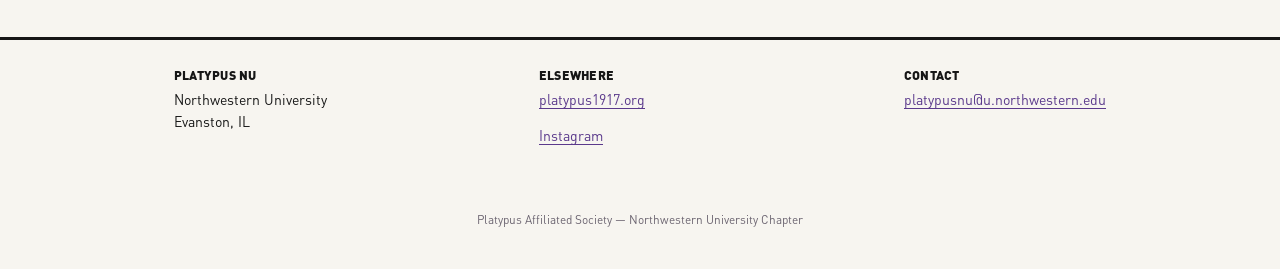
==== commit 15451620: "Update index.html" ====
--- a/index.html
+++ b/index.html
@@ -81,8 +81,9 @@
 
     <div class="card pub-card tilt-r">
       <span class="pin" aria-hidden="true"></span>
-      <p class="eyebrow">Shit Platypus Says</p>
-      <h3>Ep. 81: The End of the Cuban Revolution?</h3>
+      <p class="eyebrow">Podcast</p>
+      <h3>Shit Platypus Says</h3>
+      <p class="byline">Ep. 81: The End of the Cuban Revolution?</p>
       <div class="sc-embed">
         <iframe width="100%" height="166" scrolling="no" frameborder="no" allow="autoplay; encrypted-media" src="https://w.soundcloud.com/player/?url=https%3A//api.soundcloud.com/tracks/soundcloud%253Atracks%253A2339583902&color=%23ff5500&auto_play=false&hide_related=false&show_comments=true&show_user=true&show_reposts=false&show_teaser=true"></iframe>
         <div style="font-size: 10px; color: #cccccc;line-break: anywhere;word-break: normal;overflow: hidden;white-space: nowrap;text-overflow: ellipsis; font-family: Interstate,Lucida Grande,Lucida Sans Unicode,Lucida Sans,Garuda,Verdana,Tahoma,sans-serif;font-weight: 100;"><a href="https://soundcloud.com/platypus-affiliated-society" title="Sh*t Platypus Says" target="_blank" style="color: #cccccc; text-decoration: none;">Sh*t Platypus Says</a> · <a href="https://soundcloud.com/platypus-affiliated-society/ep-81" title="Ep. 81: The End of the Cuban Revolution?" target="_blank" style="color: #cccccc; text-decoration: none;">Ep. 81: The End of the Cuban Revolution?</a></div>
